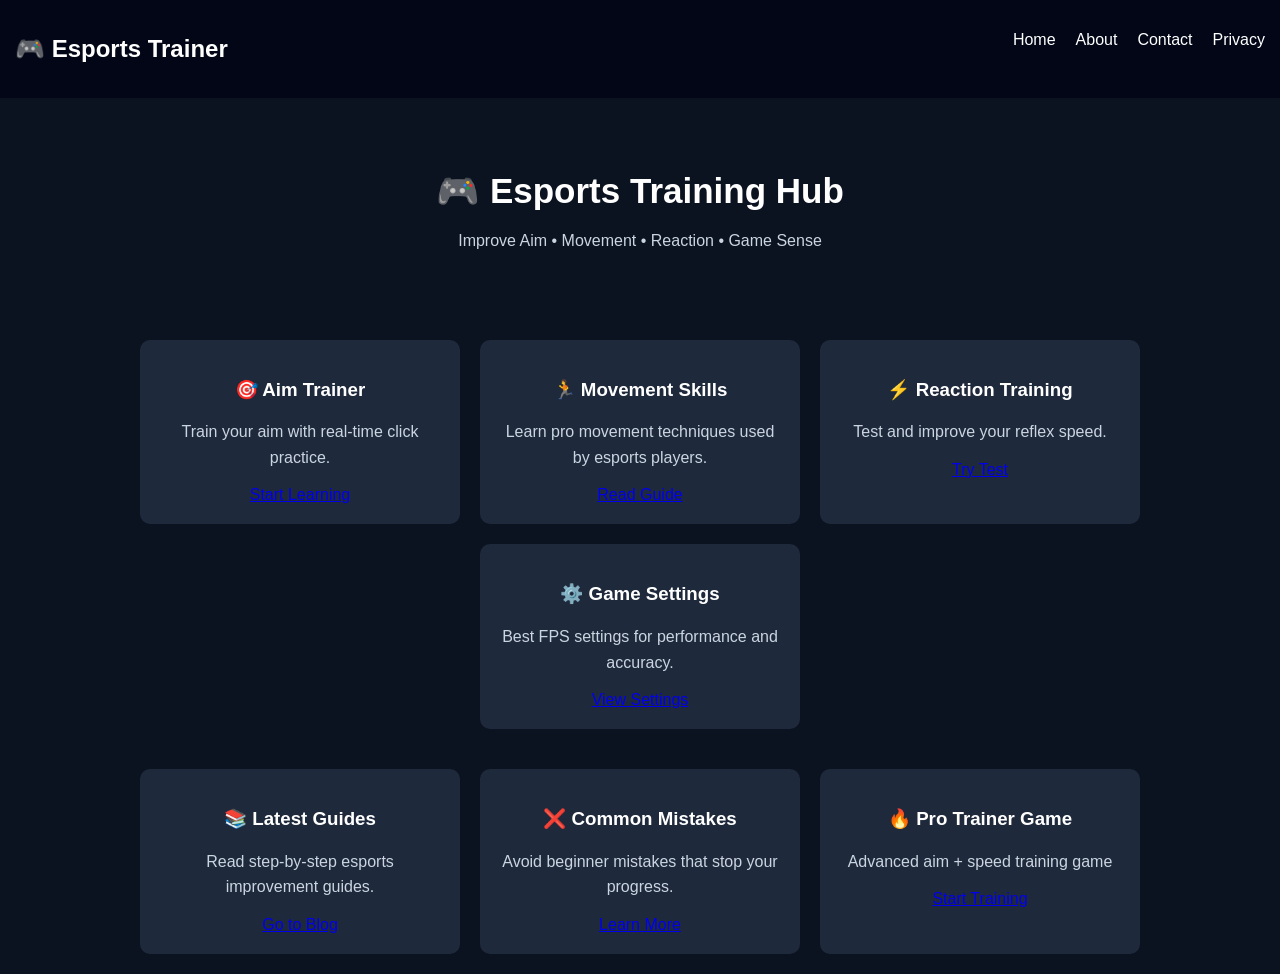
==== index.html @ dc72efcb "Add files via upload" ====
<!DOCTYPE html>
<html lang="en">
<head>
<meta charset="UTF-8">
<meta name="viewport" content="width=device-width, initial-scale=1.0">
<title>Esports Trainer</title>
<link rel="stylesheet" href="style.css">
</head>
<body>

<nav>
    <h2>🎮 Esports Trainer</h2>
    <ul>
        <li><a href="index.html">Home</a></li>
        <li><a href="about.html">About</a></li>
        <li><a href="contact.html">Contact</a></li>
        <li><a href="privacy.html">Privacy</a></li>
    </ul>
</nav>

<header class="hero">
    <h1>🎮 Esports Training Hub</h1>
    <p>Improve Aim • Movement • Reaction • Game Sense</p>
</header>

<section class="cards">

    <div class="card">
        <h3>🎯 Aim Trainer</h3>
        <p>Train your aim with real-time click practice.</p>
        <a href="blog.html">Start Learning</a>
    </div>

    <div class="card">
        <h3>🏃 Movement Skills</h3>
        <p>Learn pro movement techniques used by esports players.</p>
        <a href="movement.html">Read Guide</a>
    </div>

    <div class="card">
        <h3>⚡ Reaction Training</h3>
        <p>Test and improve your reflex speed.</p>
        <a href="reaction.html">Try Test</a>
    </div>

    <div class="card">
        <h3>⚙️ Game Settings</h3>
        <p>Best FPS settings for performance and accuracy.</p>
        <a href="settings.html">View Settings</a>
    </div>

</section>

<section class="cards">

    <div class="card">
        <h3>📚 Latest Guides</h3>
        <p>Read step-by-step esports improvement guides.</p>
        <a href="blog.html">Go to Blog</a>
    </div>

    <div class="card">
        <h3>❌ Common Mistakes</h3>
        <p>Avoid beginner mistakes that stop your progress.</p>
        <a href="beginner-mistakes.html">Learn More</a>
    </div>
   <div class="card">
    <h3>🔥 Pro Trainer Game</h3>
    <p>Advanced aim + speed training game</p>
    <a href="pro-trainer.html">Start Training</a>
</div>
</section>

<script src="script.js"></script>
</body>
</html>
---- style.css ----
body {
    margin: 0;
    font-family: Arial;
    background: #0b1220;
    color: white;
}

/* NAV */
nav {
    display: flex;
    justify-content: space-between;
    padding: 15px;
    background: #020617;
}

/* HERO */
.hero {
    text-align: center;
    padding: 50px;
}

/* CARDS */
.cards {
    display: flex;
    justify-content: center;
    gap: 20px;
    flex-wrap: wrap;
    padding: 20px;
}

.card {
    background: #1e293b;
    padding: 20px;
    width: 280px;
    border-radius: 10px;
}

/* BUTTON */
button {
    padding: 10px;
    background: #22c55e;
    border: none;
    cursor: pointer;
    margin-top: 10px;
    border-radius: 5px;
}

/* REACTION BOX */
#box, #aimBox {
    width: 100px;
    height: 100px;
    background: red;
    margin: 15px auto;
    display: none;
    text-align: center;
    line-height: 100px;
    font-weight: bold;
}
/* GLOBAL PAGE STYLE FIX */
section {
    padding: 40px;
    text-align: center;
}

h1 {
    font-size: 35px;
    margin-bottom: 10px;
}

p {
    color: #cbd5e1;
    line-height: 1.6;
}

/* NAV IMPROVEMENT */
nav ul {
    display: flex;
    gap: 20px;
    list-style: none;
}

nav a {
    color: white;
    text-decoration: none;
    transition: 0.3s;
}

nav a:hover {
    color: #22c55e;
}
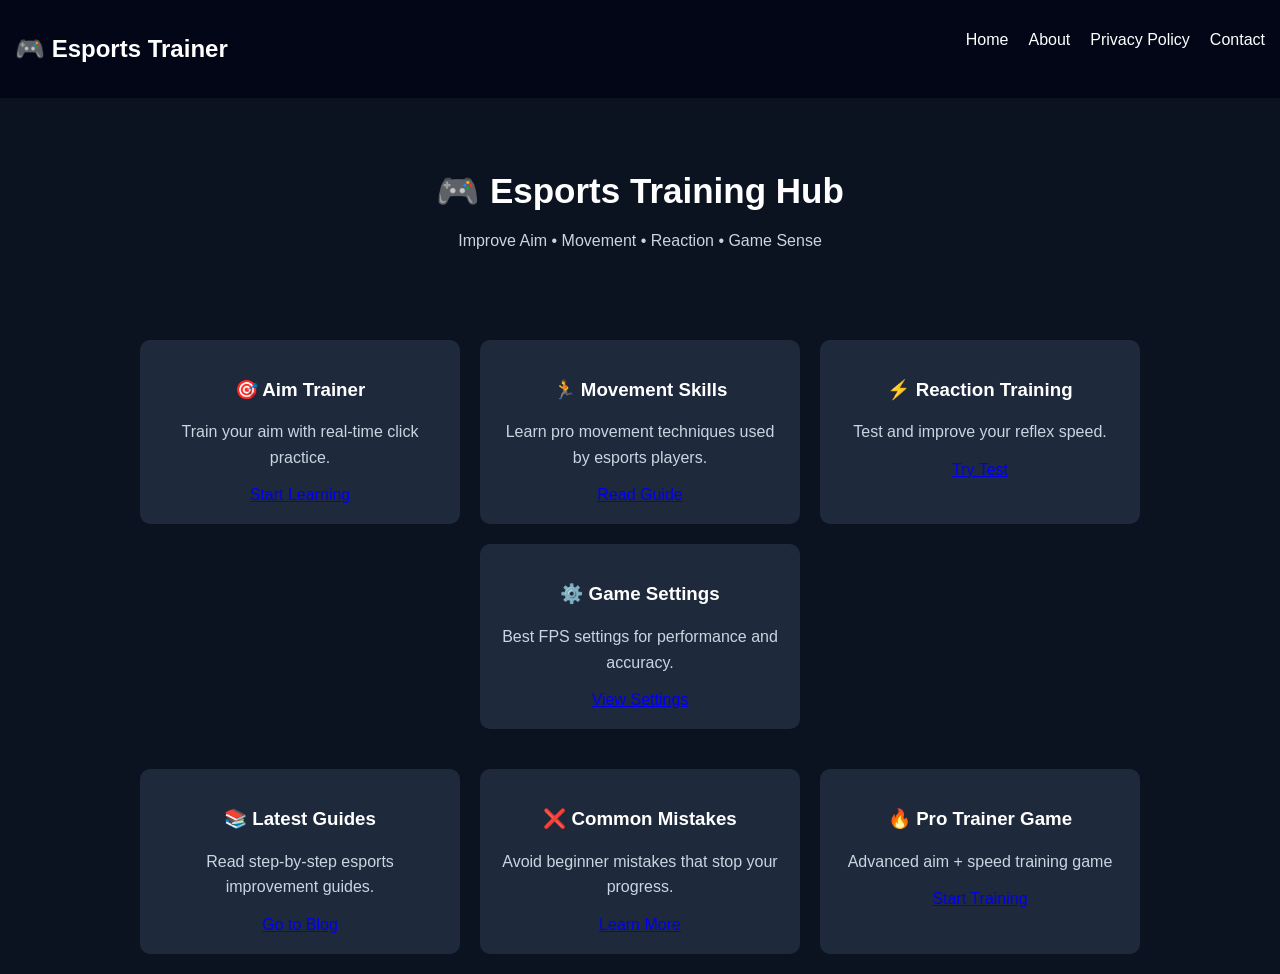
==== commit a9477b62: "Add files via upload" ====
--- a/index.html
+++ b/index.html
@@ -4,6 +4,8 @@
 <meta charset="UTF-8">
 <meta name="viewport" content="width=device-width, initial-scale=1.0">
 <title>Esports Trainer</title>
+<script async src="https://pagead2.googlesyndication.com/pagead/js/adsbygoogle.js?client=ca-pub-7041410310122858"
+     crossorigin="anonymous"></script>
 <link rel="stylesheet" href="style.css">
 </head>
 <body>
@@ -13,8 +15,8 @@
     <ul>
         <li><a href="index.html">Home</a></li>
         <li><a href="about.html">About</a></li>
+        <li><a href="privacy.html">Privacy Policy</a></li>
         <li><a href="contact.html">Contact</a></li>
-        <li><a href="privacy.html">Privacy</a></li>
     </ul>
 </nav>
 
